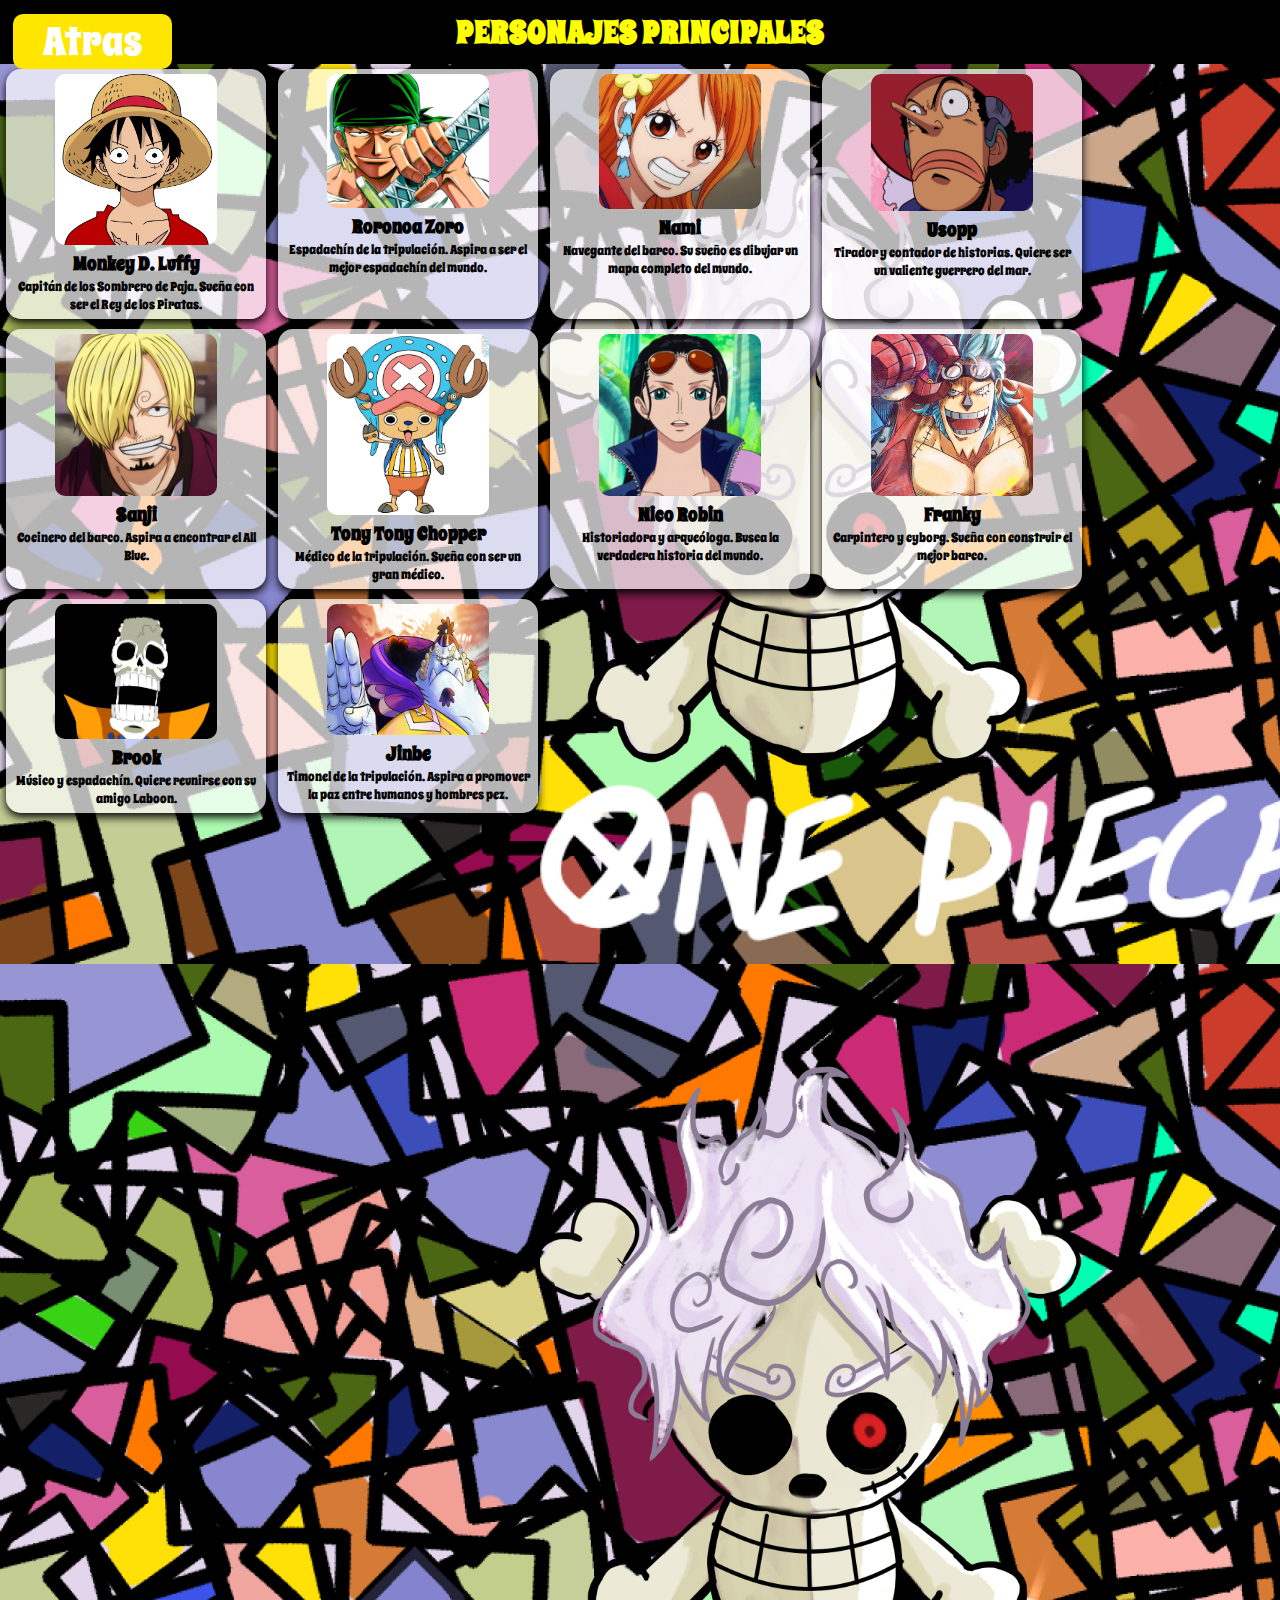
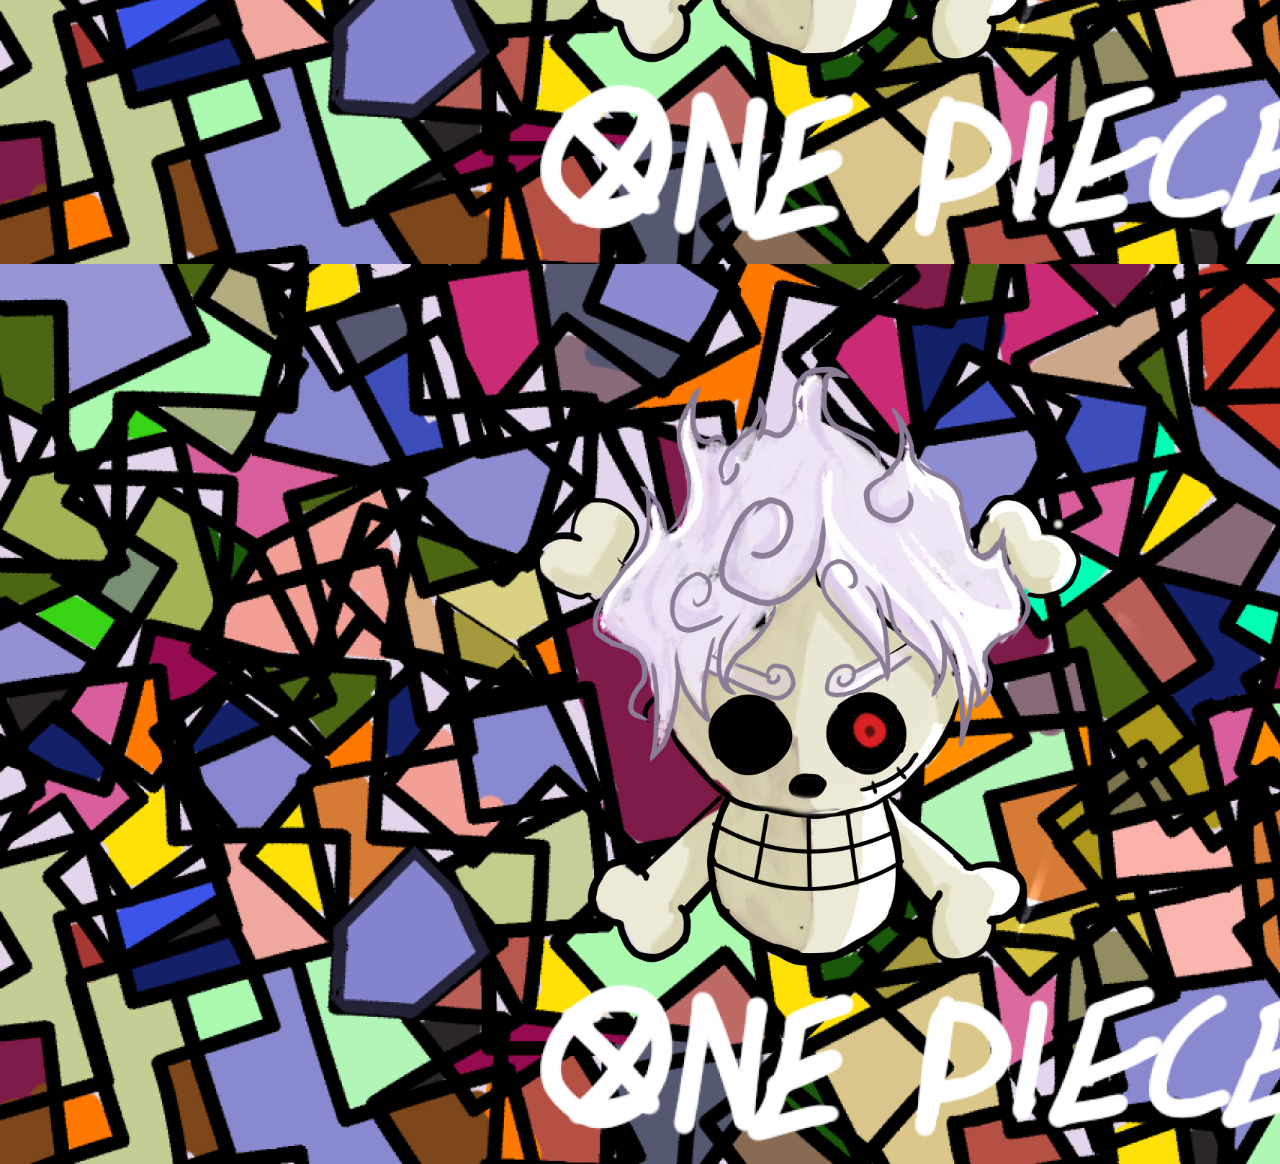
==== index2.html @ 1578a444 "Add files via upload" ====
<!DOCTYPE html>
<html lang="en">
<head>
    <meta charset="UTF-8">
    <meta name="viewport" content="width=device-width, initial-scale=1.0">
    <title>Document</title>
    <link rel="stylesheet" href="css\stylos1.css">
    <link rel="preconnect" href="https://fonts.gstatic.com" crossorigin>
    <link href="https://fonts.googleapis.com/css2?family=Spicy+Rice&display=swap" rel="stylesheet">
</header>
<body>
    <header>
        <h1>PERSONAJES PRINCIPALES</h1>
    </header>
    <section>
        <div class="container">
            <div class="card">
                <img src="/imagenes/image_processing20200926-20295-1a23ydw.jpg" alt="">
                <h3>Monkey D. Luffy</h3>
                <p>Capitán de los Sombrero de Paja. Sueña con ser el Rey de los Piratas.</p>
            </div>
            <div class="card">
                <img src="/imagenes/roronoa-zoro-one-piece-14072-1920x1200.jpg" alt="">
                <h3>Roronoa Zoro</h3>
                <p>Espadachín de la tripulación. Aspira a ser el mejor espadachín del mundo.</p>
            </div>
            <div class="card">
                <img src="/imagenes/One-Piece-Nami.jpg" alt="">
                <h3>Nami</h3>
                <p>Navegante del barco. Su sueño es dibujar un mapa completo del mundo.</p>
            </div>
            <div class="card">
                <img src="/imagenes/usopp-one-piece-14013-1920x1200.jpg" alt="">
                <h3>Usopp</h3>
                <p>Tirador y contador de historias. Quiere ser un valiente guerrero del mar.</p>
            </div>
            <div class="card">
                <img src="/imagenes/sanji.jpg" alt="">
                <h3>Sanji</h3>
                <p>Cocinero del barco. Aspira a encontrar el All Blue.</p>
            </div>
            <div class="card">
                <img src="/imagenes/Tony Tony Chopper.webp" alt="">
                <h3>Tony Tony Chopper</h3>
                <p>Médico de la tripulación. Sueña con ser un gran médico.</p>
            </div>
            <div class="card">
                <img src="/imagenes/Nico Robin.jpg" alt="">
                <h3>Nico Robin</h3>
                <p>Historiadora y arqueóloga. Busca la verdadera historia del mundo.</p>
            </div>
            <div class="card">
                <img src="/imagenes/Franky.jpg" alt="">
                <h3>Franky</h3>
                <p>Carpintero y cyborg. Sueña con construir el mejor barco.</p>
            </div>
            <div class="card">
                <img src="/imagenes/Brook.jpg" alt="">
                <h3>Brook</h3>
                <p>Músico y espadachín. Quiere reunirse con su amigo Laboon.</p>
            </div>
            <div class="card">
                <img src="/imagenes/Jinbe.jpg" alt="">
                <h3>Jinbe</h3>
                <p>Timonel de la tripulación. Aspira a promover la paz entre humanos y hombres pez.</p>
            </div>
            <div class="boton">
                <p><a href="index.html"> Atras</a></p>
            </div>
    </section>
    <section>

    </section>
    <section>
        
    </section>
</body>
</html>
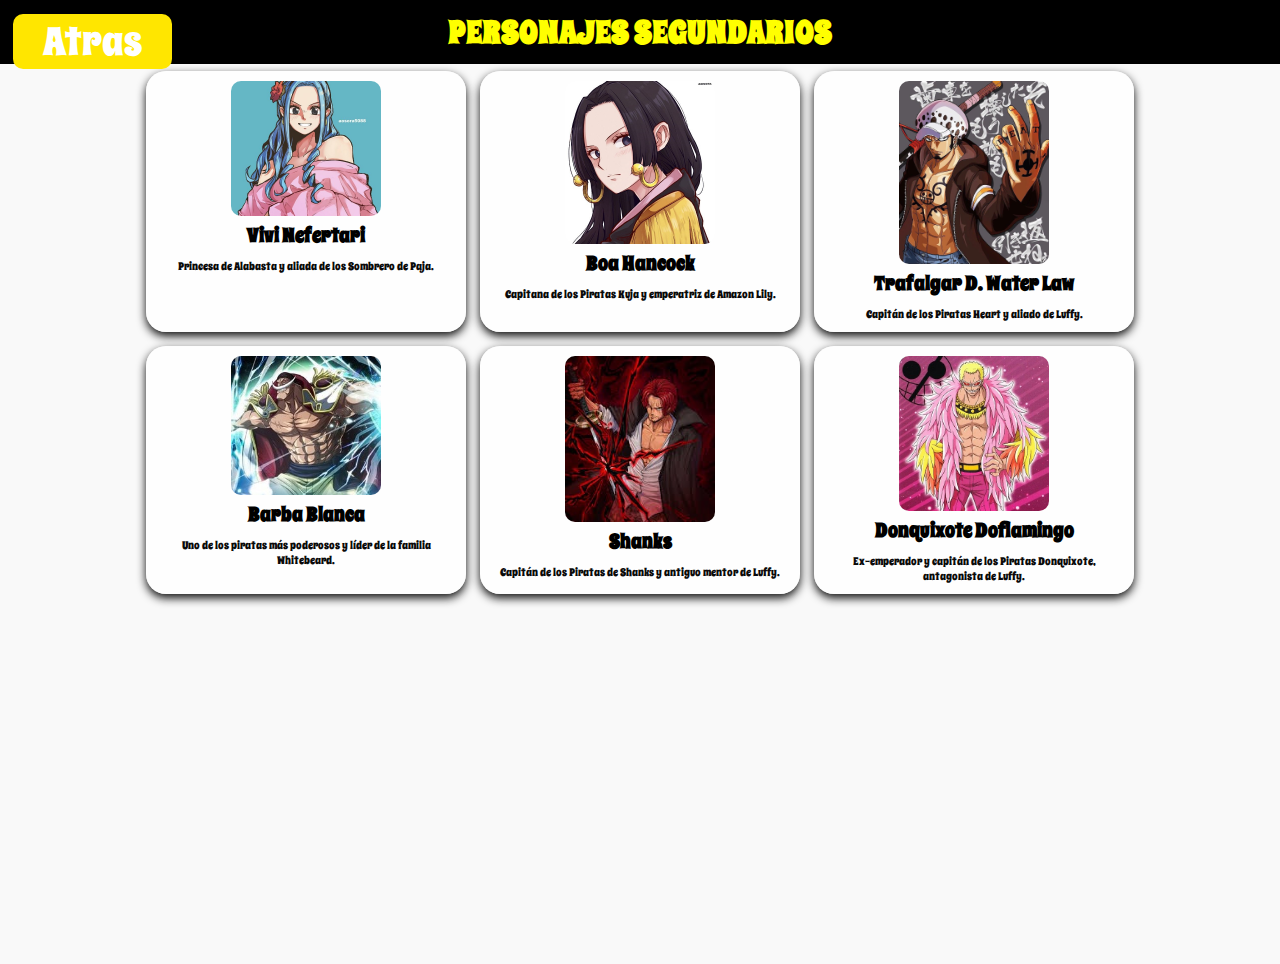
==== commit a2e0ad76: "Add files via upload" ====
--- a/index2.html
+++ b/index2.html
@@ -4,75 +4,50 @@
     <meta charset="UTF-8">
     <meta name="viewport" content="width=device-width, initial-scale=1.0">
     <title>Document</title>
-    <link rel="stylesheet" href="css\stylos1.css">
+    <link rel="stylesheet" href="/css/stylos2.css">
     <link rel="preconnect" href="https://fonts.gstatic.com" crossorigin>
     <link href="https://fonts.googleapis.com/css2?family=Spicy+Rice&display=swap" rel="stylesheet">
-</header>
+</head>
 <body>
     <header>
-        <h1>PERSONAJES PRINCIPALES</h1>
+        <h1>PERSONAJES SEGUNDARIOS</h1>
     </header>
     <section>
         <div class="container">
             <div class="card">
-                <img src="/imagenes/image_processing20200926-20295-1a23ydw.jpg" alt="">
-                <h3>Monkey D. Luffy</h3>
-                <p>Capitán de los Sombrero de Paja. Sueña con ser el Rey de los Piratas.</p>
+                <img src="img\ViviNefertari.jpg" alt="">
+                <h3>Vivi Nefertari</h3>
+                <p>Princesa de Alabasta y aliada de los Sombrero de Paja.</p>
             </div>
             <div class="card">
-                <img src="/imagenes/roronoa-zoro-one-piece-14072-1920x1200.jpg" alt="">
-                <h3>Roronoa Zoro</h3>
-                <p>Espadachín de la tripulación. Aspira a ser el mejor espadachín del mundo.</p>
+                <img src="img\BoaHancock.jpg" alt="">
+                <h3>Boa Hancock</h3>
+                <p>Capitana de los Piratas Kuja y emperatriz de Amazon Lily.</p>
             </div>
             <div class="card">
-                <img src="/imagenes/One-Piece-Nami.jpg" alt="">
-                <h3>Nami</h3>
-                <p>Navegante del barco. Su sueño es dibujar un mapa completo del mundo.</p>
+                <img src="img\Trafalgar.jpg" alt="">
+                <h3>Trafalgar D. Water Law</h3>
+                <p>Capitán de los Piratas Heart y aliado de Luffy.</p>
             </div>
             <div class="card">
-                <img src="/imagenes/usopp-one-piece-14013-1920x1200.jpg" alt="">
-                <h3>Usopp</h3>
-                <p>Tirador y contador de historias. Quiere ser un valiente guerrero del mar.</p>
+                <img src="img/BarbaBlanca.jpg" alt="">
+                <h3>Barba Blanca</h3>
+                <p>Uno de los piratas más poderosos y líder de la familia Whitebeard.</p>
             </div>
             <div class="card">
-                <img src="/imagenes/sanji.jpg" alt="">
-                <h3>Sanji</h3>
-                <p>Cocinero del barco. Aspira a encontrar el All Blue.</p>
+                <img src="img\Shanks.jpeg" alt="">
+                <h3>Shanks</h3>
+                <p>Capitán de los Piratas de Shanks y antiguo mentor de Luffy.</p>
             </div>
             <div class="card">
-                <img src="/imagenes/Tony Tony Chopper.webp" alt="">
-                <h3>Tony Tony Chopper</h3>
-                <p>Médico de la tripulación. Sueña con ser un gran médico.</p>
+                <img src="img\Donquixote.jpg" alt="">
+                <h3>Donquixote Doflamingo</h3>
+                <p>Ex-emperador y capitán de los Piratas Donquixote, antagonista de Luffy.</p>
             </div>
-            <div class="card">
-                <img src="/imagenes/Nico Robin.jpg" alt="">
-                <h3>Nico Robin</h3>
-                <p>Historiadora y arqueóloga. Busca la verdadera historia del mundo.</p>
-            </div>
-            <div class="card">
-                <img src="/imagenes/Franky.jpg" alt="">
-                <h3>Franky</h3>
-                <p>Carpintero y cyborg. Sueña con construir el mejor barco.</p>
-            </div>
-            <div class="card">
-                <img src="/imagenes/Brook.jpg" alt="">
-                <h3>Brook</h3>
-                <p>Músico y espadachín. Quiere reunirse con su amigo Laboon.</p>
-            </div>
-            <div class="card">
-                <img src="/imagenes/Jinbe.jpg" alt="">
-                <h3>Jinbe</h3>
-                <p>Timonel de la tripulación. Aspira a promover la paz entre humanos y hombres pez.</p>
-            </div>
-            <div class="boton">
-                <p><a href="index.html"> Atras</a></p>
-            </div>
-    </section>
-    <section>
-
-    </section>
-    <section>
-        
+        </div>
+        <div class="boton">
+            <p><a href="index.html"> Atras</a></p>
+        </div>
     </section>
 </body>
 </html>--- a/css/stylos2.css
+++ b/css/stylos2.css
@@ -0,0 +1,85 @@
+*{
+    padding: 0;
+    margin: 0;
+}
+body {
+    font-family: "Spicy Rice", serif;
+    font-style: normal;
+    overflow: hidden;
+}
+header{
+    background-color: black;
+    color: rgb(255, 255, 255);
+    text-align: center;
+    padding: 10px;
+    box-shadow: 0 10px 10px rgb(0, 0, 0);
+}
+header:hover{
+    color: yellow;
+}
+section{
+    background-color: #f9f9f9; /* Color de fondo suave */
+    padding: 0; /* Espaciado interno */
+    margin: 0; /* Margen superior e inferior */
+    height: 100vh;
+    background-image: url('img\fondo.jpeg');
+    background-size: cover;
+}
+.container {
+    display: flex;
+    flex-wrap: wrap;
+    justify-content: center;
+}
+.card {
+    background-color: rgba(255, 255, 255, 0.747);
+    border-radius: 20px;
+    box-shadow: 0 4px 10px rgba(0, 0, 0, 0.952);
+    margin: 7px;
+    padding: 10px;
+    width: 300px;
+    text-align: center;
+    transition: transform 0.3s;
+}
+
+.card:hover {
+    transform: scale(1.05); /* Efecto de hover */
+}
+
+.card h3 {
+    color: #000000;
+    margin-bottom: 10px;
+    font-size: 20px;
+}
+
+.card p {
+    color: #0a0a0a;
+    font-size: 0.7em;
+}
+.container img{
+    width: 150px;
+    border-radius: 10px;
+}
+.boton {
+    z-index: 1001;
+    position: absolute;
+    top: 1.5%;
+    left: 1%;
+    align-items: center;
+}
+.boton p {
+    background-color: rgb(255, 230, 0);
+    border-radius: 10px;
+    transition: transform 0.5s;
+}
+.boton p:hover{
+    transform: scale(1.2);
+}
+.boton a {
+    text-decoration: none;
+    font-size: 40px;
+    padding: 25px 30px;
+    color: rgb(255, 255, 255);
+}
+.boton a:hover{
+    color: rgb(0, 0, 0);
+}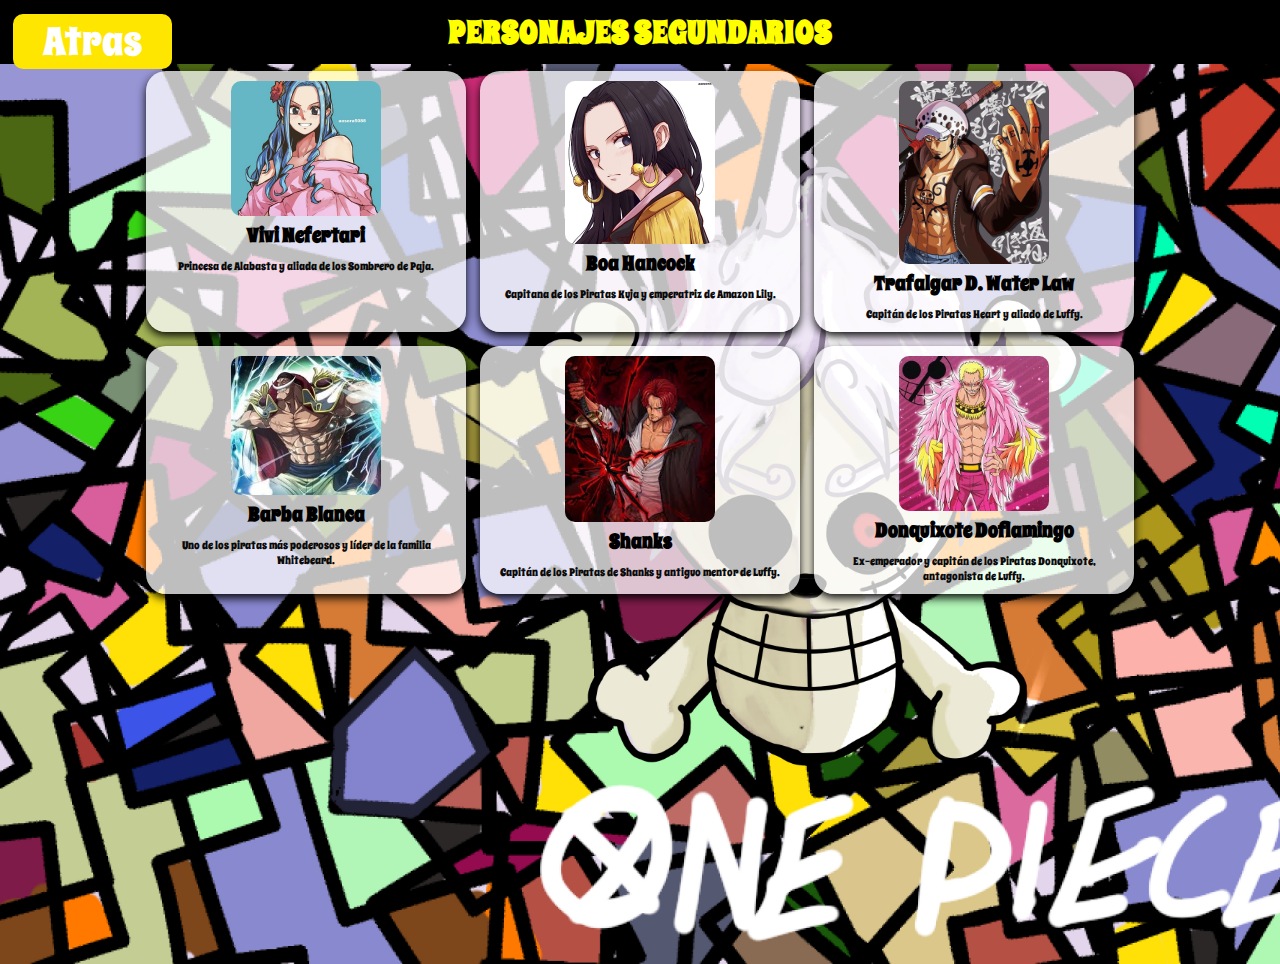
==== commit 57f0896c: "Update index2.html" ====
--- a/index2.html
+++ b/index2.html
@@ -4,7 +4,7 @@
     <meta charset="UTF-8">
     <meta name="viewport" content="width=device-width, initial-scale=1.0">
     <title>Document</title>
-    <link rel="stylesheet" href="/css/stylos2.css">
+    <link rel="stylesheet" href="css\stylos2.css">
     <link rel="preconnect" href="https://fonts.gstatic.com" crossorigin>
     <link href="https://fonts.googleapis.com/css2?family=Spicy+Rice&display=swap" rel="stylesheet">
 </head>
@@ -50,4 +50,4 @@
         </div>
     </section>
 </body>
-</html>+</html>
